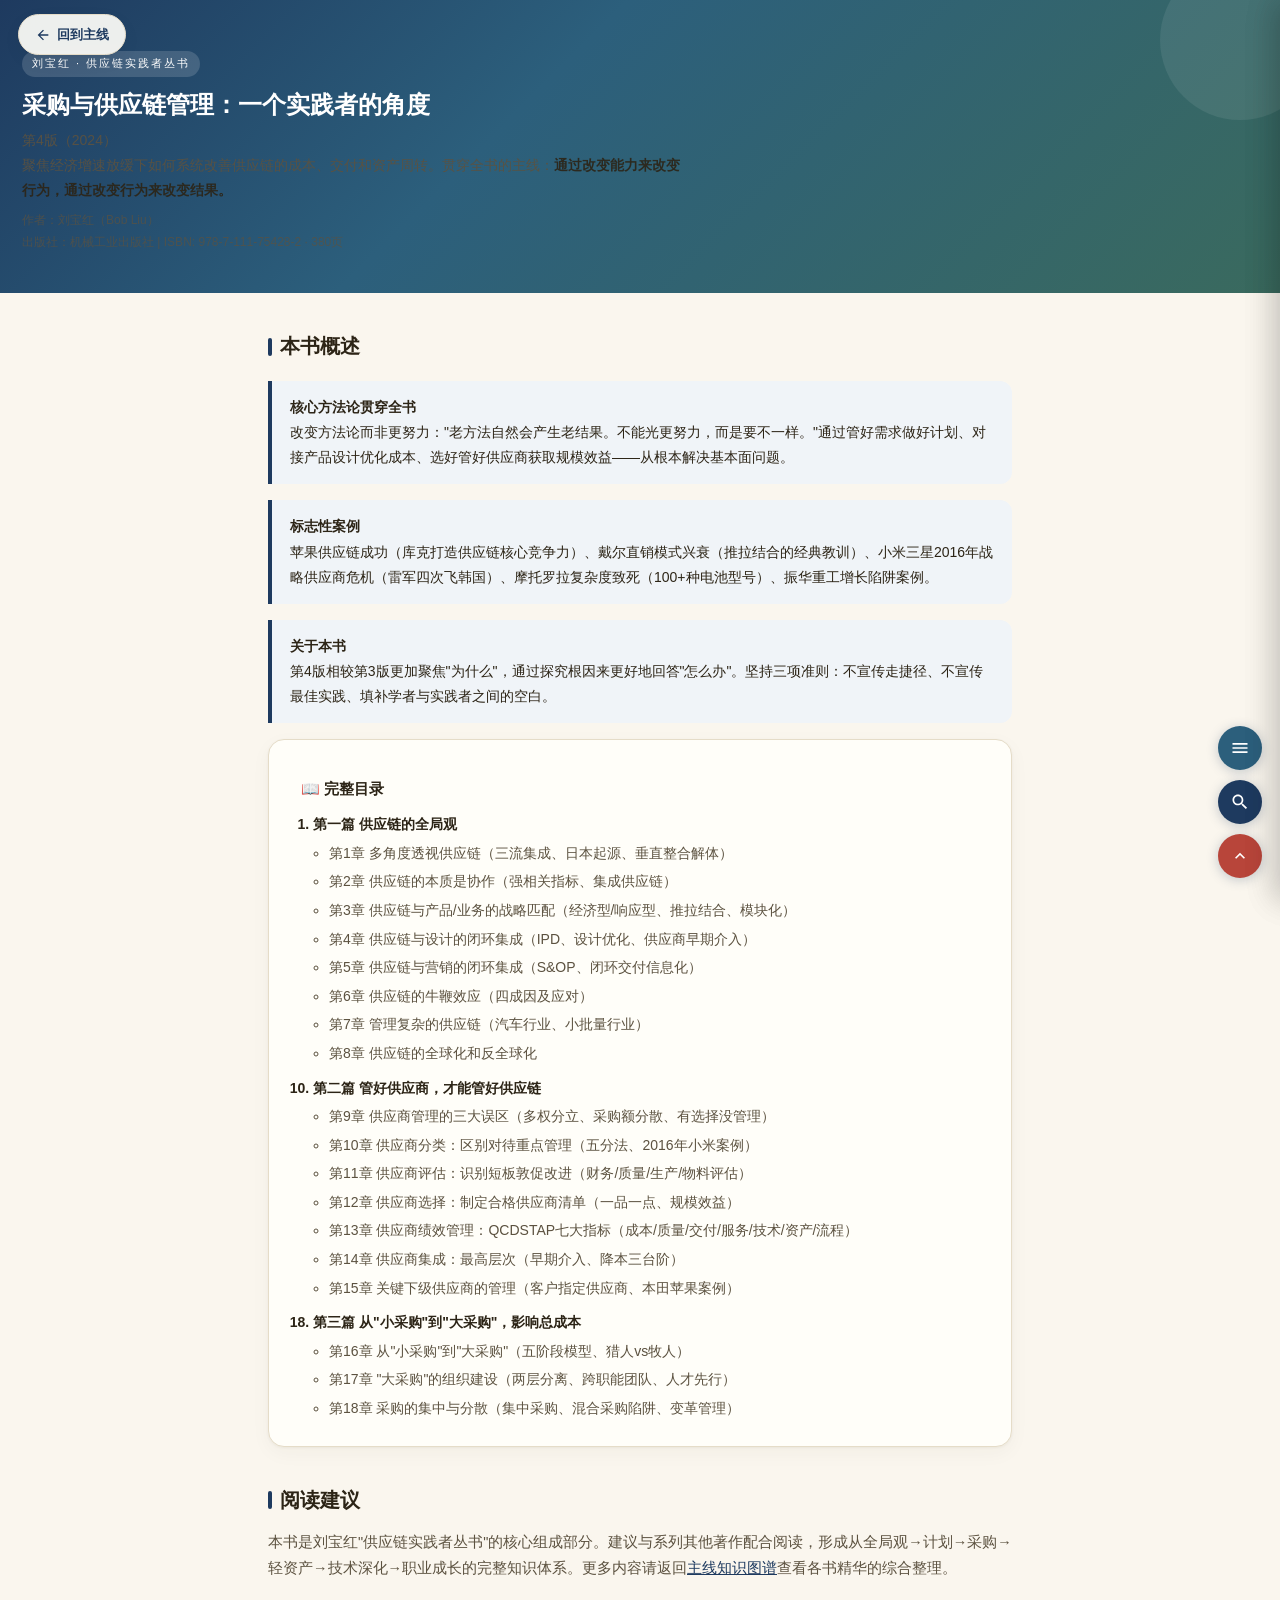
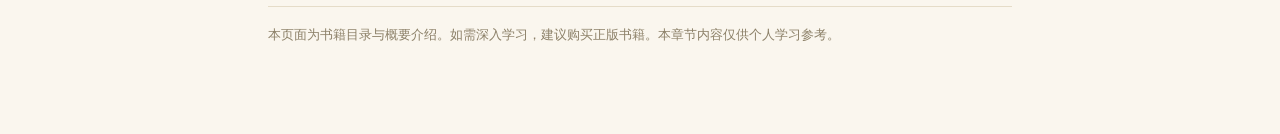
==== bk1.html @ 51a9400d "v6: 新增6本著作独立页面——每本书含完整目录+亮点摘要+回到主线按钮+右下三工具，主页面新增按单书阅读入口" ====
<!DOCTYPE html>
<html lang="zh-CN">
<head>
<meta charset="UTF-8"/>
<meta name="viewport" content="width=device-width,initial-scale=1.0,viewport-fit=cover"/>
<meta name="description" content="采购与供应链管理：一个实践者的角度 —— 刘宝红供应链管理著作"/>
<title>采购与供应链管理：一个实践者的角度 · 刘宝红</title>
<style>
/* SCM Knowledge Atlas — GTM-inspired design language */
:root{--page:#faf6ee;--card:#fffef9;--ink:#2c2416;--ink-2:#5c5240;--ink-3:#8c8068;--line:#e5dcc8;--shadow:0 1px 3px rgba(60,40,16,.05),0 6px 20px rgba(60,40,16,.04);--radius:16px;--bk1:#1e3a5f;--bk1-soft:#e8eef5;--bk1-light:#f0f4f8;--bk2:#2c5f7c;--bk2-soft:#e4eff5;--bk2-light:#eef5f9;--bk3:#b8453a;--bk3-soft:#fbebe8;--bk3-light:#fdf3f1;--amber:#b8780a;--amber-soft:#fef7e6;--tip:#4a7c59;--tip-soft:#edf5ef;--indigo:#3b4ba8;--indigo-soft:#eceefb}
*{box-sizing:border-box;margin:0;padding:0;-webkit-tap-highlight-color:transparent}
html{scroll-behavior:smooth;scroll-padding-top:56px}
body{font-family:-apple-system,BlinkMacSystemFont,"PingFang SC","Hiragino Sans GB","Microsoft YaHei",sans-serif;line-height:1.78;color:var(--ink);background:var(--page);-webkit-font-smoothing:antialiased}
#progress{position:fixed;top:0;left:0;height:3px;width:0;background:var(--bk1);z-index:60;transition:width .1s linear}
.hero{background:linear-gradient(135deg,#1e3a5f 0%,#2c5f7c 40%,#3a6a5e 100%);color:#fff;padding:54px 22px 40px;position:relative;overflow:hidden}
.hero::after{content:"";position:absolute;right:-60px;top:-60px;width:240px;height:240px;border-radius:50%;background:rgba(255,255,255,.1)}
.hero::before{content:"";position:absolute;right:70px;bottom:-90px;width:180px;height:180px;border-radius:50%;background:rgba(255,255,255,.06)}
.hero .tag{display:inline-block;font-size:12px;letter-spacing:2px;background:rgba(255,255,255,.15);padding:4px 12px;border-radius:999px;margin-bottom:16px}
.hero h1{font-size:26px;line-height:1.3;margin:0 0 12px;font-weight:800;letter-spacing:.5px}
.hero p{font-size:14.5px;opacity:.95;margin:0;max-width:660px;color:#f0f4f8;text-shadow:0 1px 2px rgba(0,0,0,.1)}
.hero .meta{margin-top:18px;font-size:13px;opacity:.9;color:#fff;position:relative;z-index:2;text-shadow:0 1px 2px rgba(0,0,0,.15)}
.hero .meta a{color:#fff;text-decoration:underline;text-decoration-color:rgba(255,255,255,.6)}
.hero .meta a:hover{text-decoration-color:#fff}
.nav{position:sticky;top:0;z-index:50;background:rgba(255,254,249,.92);backdrop-filter:blur(10px);border-bottom:1px solid var(--line)}
.nav-inner{display:flex;gap:6px;overflow-x:auto;padding:10px 14px;scrollbar-width:none;max-width:820px;margin:0 auto}
.nav-inner::-webkit-scrollbar{display:none}
.nav a{flex:0 0 auto;font-size:13px;color:var(--ink-2);text-decoration:none;padding:6px 13px;border-radius:999px;white-space:nowrap;border:1px solid transparent;transition:.2s}
.nav a:hover{background:var(--bk1-light);color:var(--bk1)}
.nav a.active{background:var(--bk1);color:#fff}
.wrap{max-width:780px;margin:0 auto;padding:0 18px 80px}
section{padding-top:40px;scroll-margin-top:56px}
.ch-head{display:flex;align-items:baseline;gap:10px;margin-bottom:20px;flex-wrap:wrap}
.ch-num{font-size:13px;font-weight:700;padding:3px 10px;border-radius:8px;flex:0 0 auto}
.ch-bk1 .ch-num{color:var(--bk1);background:var(--bk1-soft)}.ch-bk2 .ch-num{color:var(--bk2);background:var(--bk2-soft)}.ch-bk3 .ch-num{color:var(--bk3);background:var(--bk3-soft)}
.ch-head h2{font-size:21px;margin:0;color:var(--ink);font-weight:800;letter-spacing:.3px}
.ch-source{font-size:12px;color:var(--ink-3);margin-top:4px;width:100%}
.ch-head h2 .badge{display:inline-block;font-size:11px;font-weight:700;padding:2px 8px;border-radius:6px;margin-left:8px;vertical-align:middle;letter-spacing:.5px;background:var(--amber-soft);color:var(--amber)}
h3{font-size:16px;margin:28px 0 8px;color:var(--ink);font-weight:700;display:flex;align-items:center;gap:8px}
h3::before{content:"";width:4px;height:16px;border-radius:3px;display:inline-block}
.ch-bk1 h3::before{background:var(--bk1)}.ch-bk2 h3::before{background:var(--bk2)}.ch-bk3 h3::before{background:var(--bk3)}
h4{font-size:14.5px;margin:18px 0 6px;color:var(--bk1);font-weight:700}
p{margin:10px 0;font-size:15px;color:var(--ink-2)}strong{color:var(--ink)}
.card{background:var(--card);border:1px solid var(--line);border-radius:var(--radius);padding:18px 18px 10px;margin:14px 0;box-shadow:var(--shadow)}
.card h4{margin:0 0 10px}.card p{margin:8px 0}
.card ol,.card ul{margin:6px 0 14px;padding-left:20px;font-size:14.5px;color:var(--ink-2);line-height:1.8}.card li{margin:6px 0}
.quote{border-left:4px solid var(--bk1);background:var(--bk1-soft);padding:12px 16px;border-radius:0 12px 12px 0;margin:16px 0;font-size:14.5px;color:var(--ink)}
.quote strong{display:block;margin-bottom:4px;color:var(--bk1)}.quote.bk1{border-left-color:var(--bk1);background:var(--bk1-light)}
.quote.bk2{border-left-color:var(--bk2);background:var(--bk2-light)}.quote.bk2 strong{color:var(--bk2)}
.quote.bk3{border-left-color:var(--bk3);background:var(--bk3-light)}.quote.bk3 strong{color:var(--bk3)}
.quote.tip{border-left-color:var(--tip);background:var(--tip-soft)}.quote.tip strong{color:var(--tip)}
.quote.amber{border-left-color:var(--amber);background:var(--amber-soft)}.quote.amber strong{color:var(--amber)}
.jinquote{font-size:16px;font-weight:600;color:var(--ink);text-align:center;padding:20px 16px;margin:18px 0;border-top:1px solid var(--line);border-bottom:1px solid var(--line);line-height:1.8;font-style:italic}
.table-scroll{overflow-x:auto;margin:14px 0;border-radius:var(--radius);box-shadow:var(--shadow);-webkit-overflow-scrolling:touch}
table{border-collapse:collapse;width:100%;min-width:480px;background:#fff;font-size:14px}
th,td{text-align:left;padding:11px 14px;border-bottom:1px solid var(--line);vertical-align:top}
th{background:var(--bk1);color:#fff;font-weight:600;font-size:13.5px}
tr:nth-child(even){background:#fafcfc}td{color:var(--ink-2)}td strong{color:var(--ink)}
.steps{counter-reset:step;list-style:none;padding:0;margin:14px 0}
.steps li{counter-increment:step;position:relative;padding:12px 14px 12px 52px;background:var(--card);border:1px solid var(--line);border-radius:12px;margin:8px 0;box-shadow:var(--shadow);font-size:14.5px;color:var(--ink)}
.steps li::before{content:counter(step);position:absolute;left:14px;top:50%;transform:translateY(-50%);width:28px;height:28px;border-radius:50%;background:var(--bk1);color:#fff;font-weight:700;font-size:13px;display:flex;align-items:center;justify-content:center}
.steps.bk2 li::before{background:var(--bk2)}.steps.bk3 li::before{background:var(--bk3)}.steps li strong{display:block;margin-bottom:2px;color:var(--bk1)}
.concept-grid{display:grid;grid-template-columns:1fr 1fr;gap:12px;margin:14px 0}
.concept-card{background:var(--card);border:1px solid var(--line);border-radius:var(--radius);padding:16px;box-shadow:var(--shadow)}
.concept-card .cc-icon{font-size:20px;margin-bottom:6px}.concept-card h4{font-size:14px;margin:4px 0;color:var(--ink)}.concept-card p{font-size:13px;margin:4px 0;line-height:1.6}
.glossary{display:grid;grid-template-columns:1fr 1fr;gap:1px;background:var(--line);border:1px solid var(--line);border-radius:var(--radius);overflow:hidden;margin:14px 0}
.term{padding:14px 16px;background:var(--card)}.term .t{font-size:14px;font-weight:700;color:var(--bk1)}.term .d{font-size:13px;color:var(--ink-2);margin-top:4px;line-height:1.6}
#right-tools{position:fixed;right:18px;bottom:22px;z-index:40;display:flex;flex-direction:column-reverse;align-items:center;gap:10px}
.tool-btn{width:44px;height:44px;border-radius:50%;border:none;color:#fff;font-size:18px;cursor:pointer;display:flex;align-items:center;justify-content:center;box-shadow:0 2px 12px rgba(30,58,95,.25);transition:all .2s;opacity:0;pointer-events:none}
.tool-btn.show{opacity:1;pointer-events:auto}.tool-btn:hover{transform:scale(1.1)}
#btn-toc{background:var(--bk2)}#btn-toc:hover{background:#244e68}
#btn-search{background:var(--bk1)}#btn-search:hover{background:#162f4d}
#top{background:var(--bk3)}#top:hover{background:#a03a30}
.tool-btn svg{width:20px;height:20px;fill:currentColor}
.panel-overlay{position:fixed;inset:0;z-index:70;background:rgba(0,0,0,.35);opacity:0;pointer-events:none;transition:opacity .25s}
.panel-overlay.show{opacity:1;pointer-events:auto}
.panel{position:fixed;top:0;right:0;bottom:0;width:400px;max-width:90vw;z-index:71;background:var(--card);box-shadow:-6px 0 30px rgba(0,0,0,.12);transform:translateX(100%);transition:transform .3s cubic-bezier(.4,0,.2,1);display:flex;flex-direction:column}
.panel.show{transform:translateX(0)}
.panel-header{display:flex;align-items:center;justify-content:space-between;padding:18px 20px;border-bottom:1px solid var(--line);flex:0 0 auto}
.panel-header h3{margin:0;font-size:16px;color:var(--ink)}.panel-header h3::before{display:none}
.panel-close{width:32px;height:32px;border-radius:50%;border:none;background:var(--bk1-soft);color:var(--bk1);font-size:16px;cursor:pointer;display:flex;align-items:center;justify-content:center;transition:all .2s}
.panel-close:hover{background:var(--bk1);color:#fff}
.panel-body{flex:1 1 auto;overflow-y:auto;padding:8px 0;-webkit-overflow-scrolling:touch}
.toc-chapter{font-size:14px;font-weight:700;color:var(--ink);padding:14px 20px 6px 12px}.toc-chapter:first-child{padding-top:8px}
.toc-item{display:block;padding:9px 20px 9px 12px;font-size:13.5px;color:var(--ink-2);text-decoration:none;cursor:pointer;transition:all .15s;border-left:3px solid transparent;line-height:1.5}
.toc-item:hover{background:var(--bk1-light);color:var(--bk1)}.toc-item.active{background:var(--bk1-light);color:var(--bk1);border-left-color:var(--bk1);font-weight:600}.toc-item.l2{padding-left:30px;font-size:13px}
.search-box-sm{display:flex;align-items:center;gap:8px;padding:12px 20px;border-bottom:1px solid var(--line);background:var(--page);flex:0 0 auto}
.search-input{flex:1;border:1.5px solid var(--line);border-radius:10px;padding:10px 14px;font-size:14px;outline:none;background:#fff;transition:border-color .2s}
.search-input:focus{border-color:var(--bk1)}
.search-nav{display:flex;align-items:center;gap:4px;font-size:13px;color:var(--ink-2);flex:0 0 auto}
.search-nav-btn{width:30px;height:30px;border-radius:50%;border:1.5px solid var(--line);background:#fff;color:var(--ink-2);font-size:14px;cursor:pointer;display:flex;align-items:center;justify-content:center;transition:all .15s}
.search-nav-btn:hover:not(:disabled){border-color:var(--bk1);color:var(--bk1);background:var(--bk1-light)}
.search-nav-btn:disabled{opacity:.35;cursor:default}.search-count{min-width:44px;text-align:center}
.search-clear{width:28px;height:28px;border-radius:50%;border:none;background:transparent;color:var(--ink-2);font-size:14px;cursor:pointer;display:flex;align-items:center;justify-content:center}
.search-clear:hover{background:var(--bk1-soft);color:var(--bk1)}
mark.search-hit{background:#fde68a;color:var(--ink);border-radius:2px;padding:1px 2px}
mark.search-hit-current{background:var(--amber);color:#fff;border-radius:3px;padding:2px 3px}
.search-result-item{cursor:pointer!important}
#resume-wrap{position:fixed;bottom:80px;left:50%;z-index:45;transform:translateX(-50%) translateY(20px);opacity:0;pointer-events:none;transition:all .35s cubic-bezier(.4,0,.2,1);display:flex;align-items:center;gap:8px;white-space:nowrap}
#resume-wrap.show{opacity:1;pointer-events:auto;transform:translateX(-50%) translateY(0)}
#resume-badge{background:var(--bk1);color:#fff;padding:10px 18px 10px 16px;border-radius:999px;font-size:13.5px;font-weight:600;cursor:pointer;box-shadow:0 4px 16px rgba(30,58,95,.35);transition:background .2s,transform .2s,box-shadow .2s;display:flex;align-items:center;gap:7px}
#resume-badge:hover{background:#162f4d;transform:translateY(-2px);box-shadow:0 6px 20px rgba(30,58,95,.45)}
#resume-ignore{flex:0 0 auto;width:28px;height:28px;border-radius:50%;border:none;background:var(--bk1);color:#fff;font-size:12px;cursor:pointer;display:flex;align-items:center;justify-content:center;transition:all .2s;opacity:0;transform:scale(.8);box-shadow:0 2px 8px rgba(30,58,95,.25)}
#resume-wrap.show #resume-ignore{opacity:1;transform:scale(1);transition-delay:.2s}
#resume-ignore:hover{background:#162f4d;transform:scale(1.08)}
.footer{margin-top:48px;padding-top:24px;border-top:1px solid var(--line);font-size:12.5px;color:var(--ink-3);line-height:2;text-align:center}
.footer a{color:var(--bk1);text-decoration:none}.footer a:hover{text-decoration:underline}
.hidden-by-search{display:none!important}
@media(max-width:520px){.hero h1{font-size:22px}.hero p{font-size:13px}.wrap{padding:0 14px 70px}h2{font-size:19px}h3{font-size:15px}p{font-size:13.5px}.concept-grid{grid-template-columns:1fr}.glossary{grid-template-columns:1fr}.jinquote{font-size:14px}.nav-inner{padding:8px 10px}.nav a{font-size:12px;padding:5px 10px}.tool-btn{width:40px;height:40px}}


/* Back to main link */
.back-link {
  position: fixed; top: 14px; left: 18px; z-index: 55;
  display: inline-flex; align-items: center; gap: 6px;
  background: rgba(255,254,249,.92); backdrop-filter: blur(10px);
  border: 1px solid var(--line); border-radius: 999px;
  padding: 8px 16px; font-size: 13px; font-weight: 600;
  color: var(--bk1); text-decoration: none;
  box-shadow: var(--shadow); transition: all .2s;
}
.back-link:hover { background: var(--bk1); color: #fff; transform: translateX(-2px); }
.back-link svg { width: 16px; height: 16px; fill: currentColor; }

/* Book page hero */
.book-hero {
  background: linear-gradient(135deg,#1e3a5f 0%,#2c5f7c 40%,#3a6a5e 100%);
  color: #fff; padding: 48px 22px 36px; position: relative; overflow: hidden;
}
.book-hero::after { content:""; position:absolute; right:-40px; top:-40px; width:160px; height:160px; border-radius:50%; background:rgba(255,255,255,.08) }
.book-hero .tag { display:inline-block; font-size:11px; letter-spacing:2px; background:rgba(255,255,255,.15); padding:3px 10px; border-radius:999px; margin-bottom:12px }
.book-hero h1 { font-size:24px; line-height:1.3; margin:0 0 8px; font-weight:800 }
.book-hero p { font-size:14px; opacity:.9; margin:4px 0; max-width:660px }
.book-hero .edit { font-size:12px; opacity:.7; margin-top:8px }
.book-main { max-width: 780px; margin: 0 auto; padding: 0 18px 80px; }
.book-main h2 { font-size:20px; font-weight:800; color:var(--ink); margin:36px 0 12px; display:flex; align-items:center; gap:8px }
.book-main h2::before { content:""; width:4px; height:18px; background:var(--bk1); border-radius:3px; display:inline-block }
.book-main h3 { font-size:15px; font-weight:700; color:var(--ink); margin:20px 0 8px }
.book-main p { font-size:14.5px; color:var(--ink-2); margin:8px 0; line-height:1.78 }
.book-toc { background:var(--card); border:1px solid var(--line); border-radius:var(--radius); padding:16px 20px; margin:16px 0; box-shadow:var(--shadow) }
.book-toc ol { margin:8px 0; padding-left:24px; font-size:14px; color:var(--ink-2); line-height:1.9 }
.book-toc li { margin:2px 0 }
.highlight-box { background:var(--bk1-light); border-left:4px solid var(--bk1); padding:14px 18px; border-radius:0 12px 12px 0; margin:16px 0; font-size:14px; color:var(--ink); line-height:1.8 }

</style>
</head>
<body>
<div id="progress"></div>


<a href="index.html" class="back-link">
  <svg viewBox="0 0 24 24"><path d="M20 11H7.83l5.59-5.59L12 4l-8 8 8 8 1.41-1.41L7.83 13H20v-2z"/></svg>
  回到主线
</a>


<header class="book-hero">
  <div class="tag">刘宝红 · 供应链实践者丛书</div>
  <h1>采购与供应链管理：一个实践者的角度</h1>
  <p>第4版（2024）<br>聚焦经济增速放缓下如何系统改善供应链的成本、交付和资产周转。贯穿全书的主线：<strong>通过改变能力来改变行为，通过改变行为来改变结果。</strong></p>
  <p class="edit">作者：刘宝红（Bob Liu）<br>出版社：机械工业出版社 | ISBN: 978-7-111-75428-2 · 380页</p>
</header>

<div class="book-main">
  <h2>本书概述</h2>
  <div class="highlight-box"><strong>核心方法论贯穿全书</strong><br>改变方法论而非更努力："老方法自然会产生老结果。不能光更努力，而是要不一样。"通过管好需求做好计划、对接产品设计优化成本、选好管好供应商获取规模效益——从根本解决基本面问题。</div><div class="highlight-box"><strong>标志性案例</strong><br>苹果供应链成功（库克打造供应链核心竞争力）、戴尔直销模式兴衰（推拉结合的经典教训）、小米三星2016年战略供应商危机（雷军四次飞韩国）、摩托罗拉复杂度致死（100+种电池型号）、振华重工增长陷阱案例。</div><div class="highlight-box"><strong>关于本书</strong><br>第4版相较第3版更加聚焦"为什么"，通过探究根因来更好地回答"怎么办"。坚持三项准则：不宣传走捷径、不宣传最佳实践、填补学者与实践者之间的空白。</div>
  
  <div class="book-toc"><h3>📖 完整目录</h3><ol><li style="font-weight:600;color:var(--ink);margin-top:8px">第一篇 供应链的全局观</li><li style="margin-left:16px;list-style-type:circle">第1章 多角度透视供应链（三流集成、日本起源、垂直整合解体）</li><li style="margin-left:16px;list-style-type:circle">第2章 供应链的本质是协作（强相关指标、集成供应链）</li><li style="margin-left:16px;list-style-type:circle">第3章 供应链与产品/业务的战略匹配（经济型/响应型、推拉结合、模块化）</li><li style="margin-left:16px;list-style-type:circle">第4章 供应链与设计的闭环集成（IPD、设计优化、供应商早期介入）</li><li style="margin-left:16px;list-style-type:circle">第5章 供应链与营销的闭环集成（S&OP、闭环交付信息化）</li><li style="margin-left:16px;list-style-type:circle">第6章 供应链的牛鞭效应（四成因及应对）</li><li style="margin-left:16px;list-style-type:circle">第7章 管理复杂的供应链（汽车行业、小批量行业）</li><li style="margin-left:16px;list-style-type:circle">第8章 供应链的全球化和反全球化</li><li style="font-weight:600;color:var(--ink);margin-top:8px">第二篇 管好供应商，才能管好供应链</li><li style="margin-left:16px;list-style-type:circle">第9章 供应商管理的三大误区（多权分立、采购额分散、有选择没管理）</li><li style="margin-left:16px;list-style-type:circle">第10章 供应商分类：区别对待重点管理（五分法、2016年小米案例）</li><li style="margin-left:16px;list-style-type:circle">第11章 供应商评估：识别短板敦促改进（财务/质量/生产/物料评估）</li><li style="margin-left:16px;list-style-type:circle">第12章 供应商选择：制定合格供应商清单（一品一点、规模效益）</li><li style="margin-left:16px;list-style-type:circle">第13章 供应商绩效管理：QCDSTAP七大指标（成本/质量/交付/服务/技术/资产/流程）</li><li style="margin-left:16px;list-style-type:circle">第14章 供应商集成：最高层次（早期介入、降本三台阶）</li><li style="margin-left:16px;list-style-type:circle">第15章 关键下级供应商的管理（客户指定供应商、本田苹果案例）</li><li style="font-weight:600;color:var(--ink);margin-top:8px">第三篇 从"小采购"到"大采购"，影响总成本</li><li style="margin-left:16px;list-style-type:circle">第16章 从"小采购"到"大采购"（五阶段模型、猎人vs牧人）</li><li style="margin-left:16px;list-style-type:circle">第17章 "大采购"的组织建设（两层分离、跨职能团队、人才先行）</li><li style="margin-left:16px;list-style-type:circle">第18章 采购的集中与分散（集中采购、混合采购陷阱、变革管理）</li></ol></div>
  
  <h2>阅读建议</h2>
  <p>本书是刘宝红"供应链实践者丛书"的核心组成部分。建议与系列其他著作配合阅读，形成从全局观→计划→采购→轻资产→技术深化→职业成长的完整知识体系。更多内容请返回<a href="index.html" style="color:var(--bk1)">主线知识图谱</a>查看各书精华的综合整理。</p>
  
  <p style="margin-top:24px;padding-top:16px;border-top:1px solid var(--line);font-size:13px;color:var(--ink-3)">
    本页面为书籍目录与概要介绍。如需深入学习，建议购买正版书籍。本章节内容仅供个人学习参考。
  </p>
</div>


<div id="right-tools">
  <button id="top" class="tool-btn show" title="回到顶部">
    <svg viewBox="0 0 24 24"><path d="M7.41 15.41L12 10.83l4.59 4.58L18 14l-6-6-6 6z"/></svg>
  </button>
  <button id="btn-search" class="tool-btn show" title="搜索 (Ctrl+K)">
    <svg viewBox="0 0 24 24"><path d="M15.5 14h-.79l-.28-.27C15.41 12.59 16 11.11 16 9.5 16 5.91 13.09 3 9.5 3S3 5.91 3 9.5 5.91 16 9.5 16c1.61 0 3.09-.59 4.23-1.57l.27.28v.79l5 4.99L20.49 19l-4.99-5zm-6 0C7.01 14 5 11.99 5 9.5S7.01 5 9.5 5 14 7.01 14 9.5 11.99 14 9.5 14z"/></svg>
  </button>
  <button id="btn-toc" class="tool-btn show" title="目录">
    <svg viewBox="0 0 24 24"><path d="M3 18h18v-2H3v2zm0-5h18v-2H3v2zm0-7v2h18V6H3z"/></svg>
  </button>
</div>


<div class="panel-overlay" id="toc-overlay"></div>
<div class="panel" id="toc-panel">
  <div class="panel-header"><h3>📑 本书目录</h3><button class="panel-close" id="toc-close">✕</button></div>
  <div class="panel-body"><div id="toc-list"></div></div>
</div>
<div class="panel-overlay" id="search-overlay"></div>
<div class="panel" id="search-panel">
  <div class="panel-header"><h3>🔍 内容查找</h3><button class="panel-close" id="search-close">✕</button></div>
  <div class="search-box-sm">
    <input type="text" class="search-input" id="search-input" placeholder="搜索本书内容...">
    <div class="search-nav">
      <button class="search-nav-btn" id="search-prev" disabled>▲</button>
      <span class="search-count" id="search-count">0/0</span>
      <button class="search-nav-btn" id="search-next" disabled>▼</button>
    </div>
    <button class="search-clear" id="search-clear">✕</button>
  </div>
  <div class="panel-body" id="search-results"></div>
</div>


<script>
(function(){var b=document.getElementById('progress');window.addEventListener('scroll',function(){var s=window.scrollY||document.documentElement.scrollTop,d=document.documentElement.scrollHeight-window.innerHeight;b.style.width=d?(s/d*100)+'%':'0%'});})();
(function(){var B=document.querySelectorAll('.tool-btn');window.addEventListener('scroll',function(){var s=window.scrollY||document.documentElement.scrollTop;B.forEach(function(b){b.classList.toggle('show',s>200);});});})();
(function(){document.getElementById('top').addEventListener('click',function(){window.scrollTo({top:0,behavior:'smooth'});});})();
(function(){var o=document.getElementById('toc-overlay'),pn=document.getElementById('toc-panel'),pc=document.getElementById('toc-close');function close(){o.classList.remove('show');pn.classList.remove('show');}pc.addEventListener('click',close);o.addEventListener('click',close);document.getElementById('btn-toc').addEventListener('click',function(){o.classList.add('show');pn.classList.add('show');});})();
(function(){var o=document.getElementById('search-overlay'),pn=document.getElementById('search-panel'),pc=document.getElementById('search-close'),inp=document.getElementById('search-input'),pr=document.getElementById('search-prev'),nx=document.getElementById('search-next'),cnt=document.getElementById('search-count'),clr=document.getElementById('search-clear'),res=document.getElementById('search-results');var hits=[],ci=-1,marks=[];function close(){o.classList.remove('show');pn.classList.remove('show');clearM();inp.value='';res.innerHTML='';hits=[];ci=-1;updN();}pc.addEventListener('click',close);o.addEventListener('click',close);document.getElementById('btn-search').addEventListener('click',function(){o.classList.add('show');pn.classList.add('show');setTimeout(function(){inp.focus();},300);});function clearM(){marks.forEach(function(m){var p=m.parentNode;if(p){p.replaceChild(document.createTextNode(m.textContent),m);p.normalize();}});marks=[];}function doSearch(q){clearM();hits=[];ci=-1;marks=[];if(!q||q.trim().length<2){res.innerHTML=q?'<p style=padding:20px;color:var(--ink-2);font-size:14px>请输入至少2个字符</p>':'';updN();return;}var ql=q.trim().toLowerCase(),body=document.querySelector('.book-main');if(!body){updN();return;}var w=document.createTreeWalker(body,NodeFilter.SHOW_TEXT,null,false),tns=[];while(w.nextNode()){var n=w.currentNode;if(n.parentElement&&!['SCRIPT','STYLE','NOSCRIPT','SVG'].includes(n.parentElement.tagName)&&!n.parentElement.closest('#search-panel')){tns.push(n);}}tns.forEach(function(node){var t=node.textContent.toLowerCase(),i=t.indexOf(ql);if(i!==-1){var ctx=node.textContent.substring(Math.max(0,i-30),i+ql.length+30);hits.push({node:node,ctx:ctx,idx:i});}});hits.forEach(function(hit){var node=hit.node,t=node.textContent,ql2=ql.length,si=t.toLowerCase().indexOf(ql);if(si!==-1){var be=t.substring(0,si),ma=t.substring(si,si+ql2),af=t.substring(si+ql2),mk=document.createElement('mark');mk.className='search-hit';mk.textContent=ma;var p=node.parentNode;p.replaceChild(document.createTextNode(af),node);p.insertBefore(mk,p.childNodes[p.childNodes.length-1]);p.insertBefore(document.createTextNode(be),mk);marks.push(mk);hit.mark=mk;}});if(hits.length===0){res.innerHTML='<p style=padding:20px;color:var(--ink-2);font-size:14px>未找到匹配结果</p>';}else{var html='<div style=padding:8px>';hits.forEach(function(hit,i){html+='<div class="toc-item search-result-item" data-i='+i+' style=font-size:13px;padding:10px 20px;border-bottom:1px solid var(--line)>';html+='<div style=color:var(--ink-2);font-size:12.5px;line-height:1.5>...'+esc(hit.ctx)+'...</div></div>';});html+='</div>';res.innerHTML=html;res.querySelectorAll('.search-result-item').forEach(function(item){item.addEventListener('click',function(){navTo(parseInt(this.getAttribute('data-i')));});});}updN();}function esc(s){var d=document.createElement('div');d.textContent=s;return d.innerHTML;}function navTo(idx){if(idx<0||idx>=hits.length)return;if(ci>=0&&ci<hits.length&&hits[ci].mark)hits[ci].mark.classList.remove('search-hit-current');ci=idx;var hit=hits[ci];if(hit.mark){hit.mark.classList.add('search-hit-current');hit.mark.scrollIntoView({behavior:'smooth',block:'center'});}updN();}function updN(){var t=hits.length,c=ci>=0?ci+1:0;cnt.textContent=t>0?c+'/'+t:'0/0';pr.disabled=t===0||ci<=0;nx.disabled=t===0||ci>=t-1;}var st;inp.addEventListener('input',function(){clearTimeout(st);st=setTimeout(function(){doSearch(inp.value);},300);});inp.addEventListener('keydown',function(e){if(e.key==='Enter'){e.preventDefault();if(hits.length>0)navTo(ci<0?0:ci);}});pr.addEventListener('click',function(){if(ci>0)navTo(ci-1);});nx.addEventListener('click',function(){if(ci<hits.length-1)navTo(ci+1);});clr.addEventListener('click',function(){inp.value='';doSearch('');inp.focus();});document.addEventListener('keydown',function(e){if((e.ctrlKey||e.metaKey)&&e.key==='k'){e.preventDefault();document.getElementById('btn-search').click();}});})();
</script>
</body>
</html>
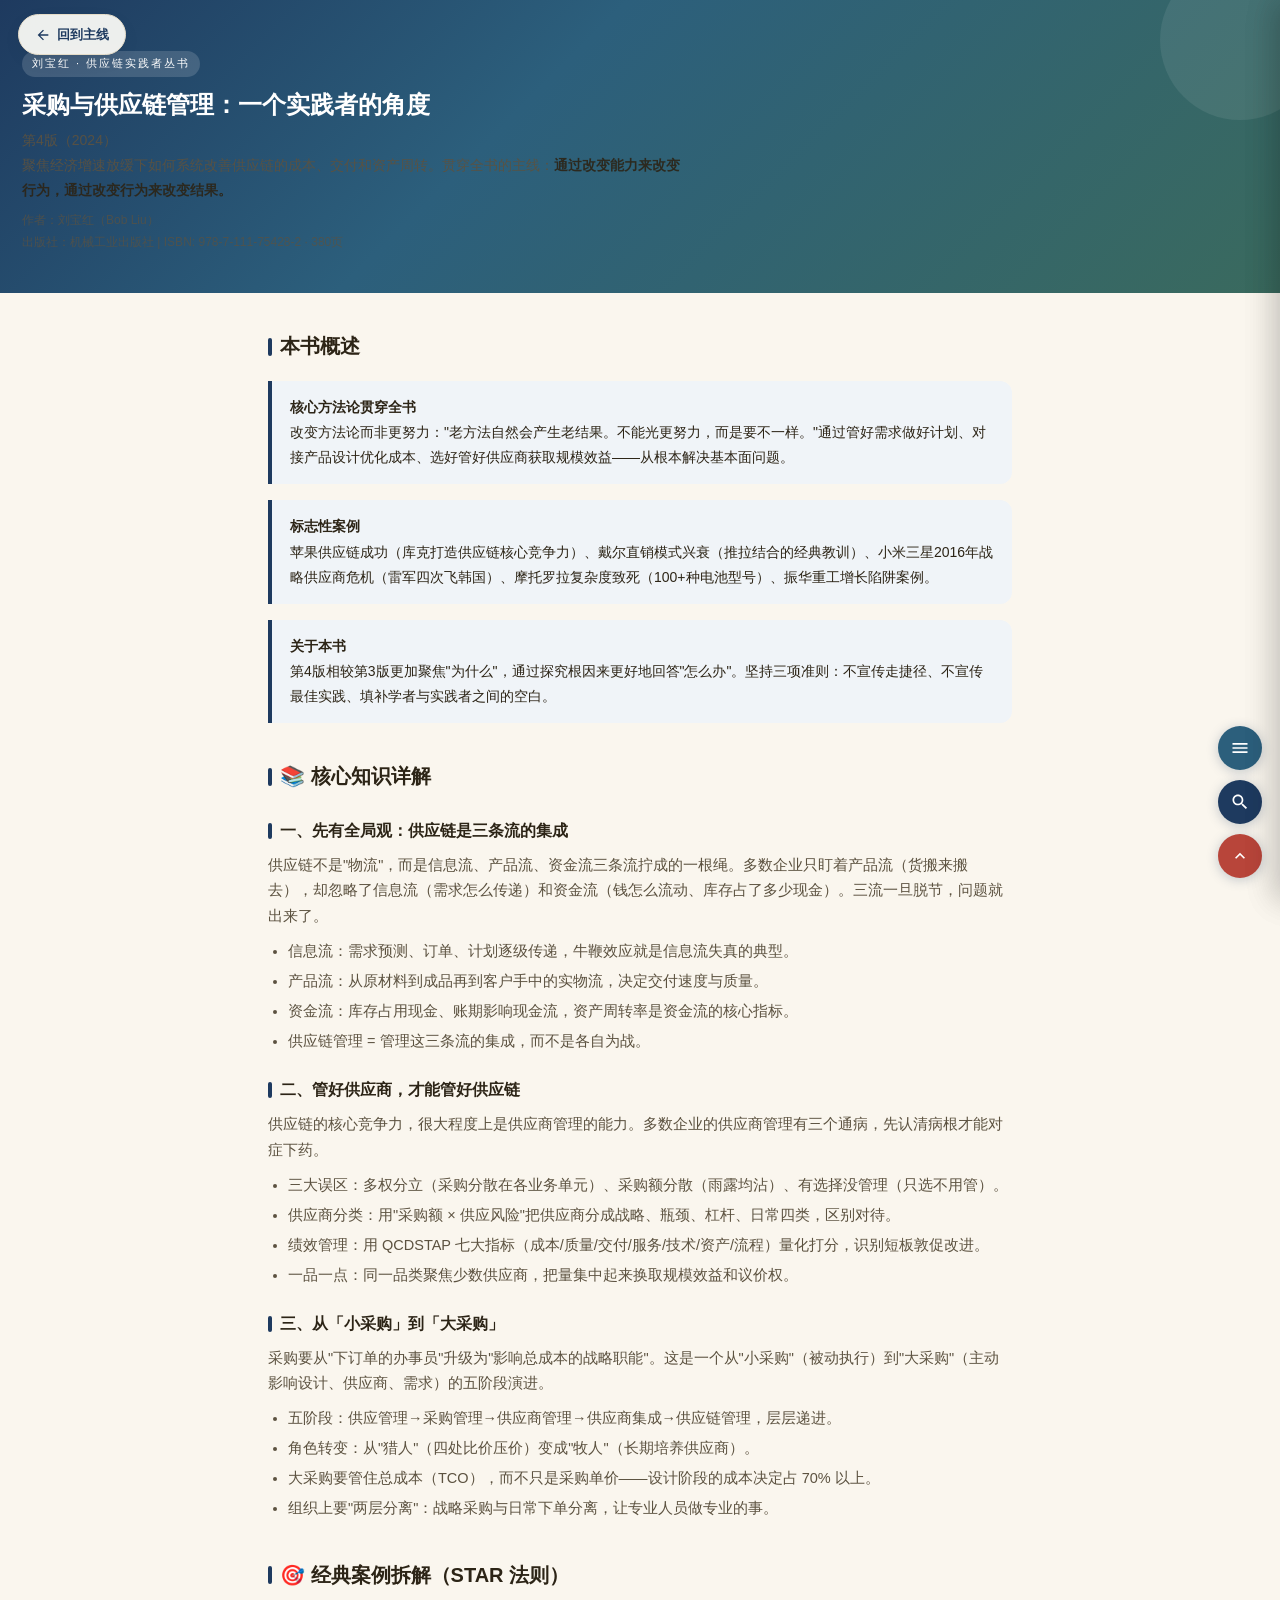
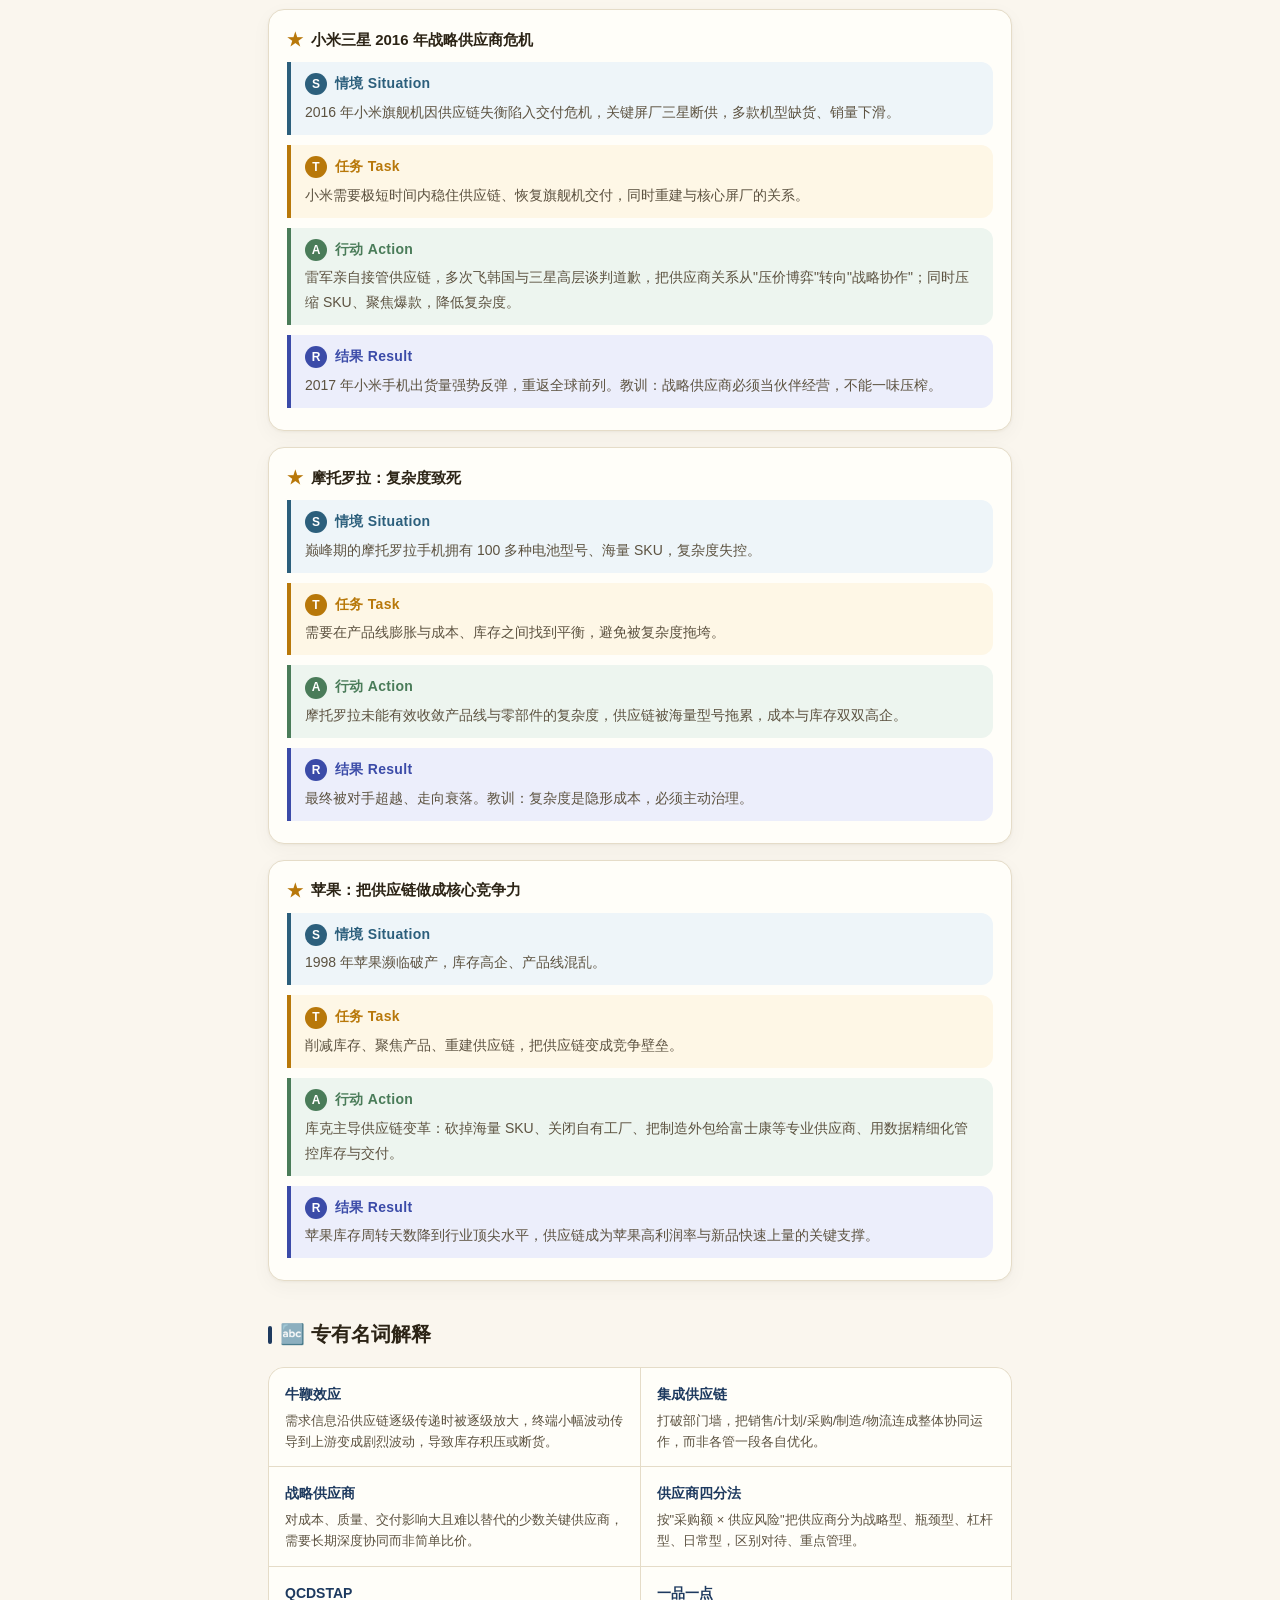
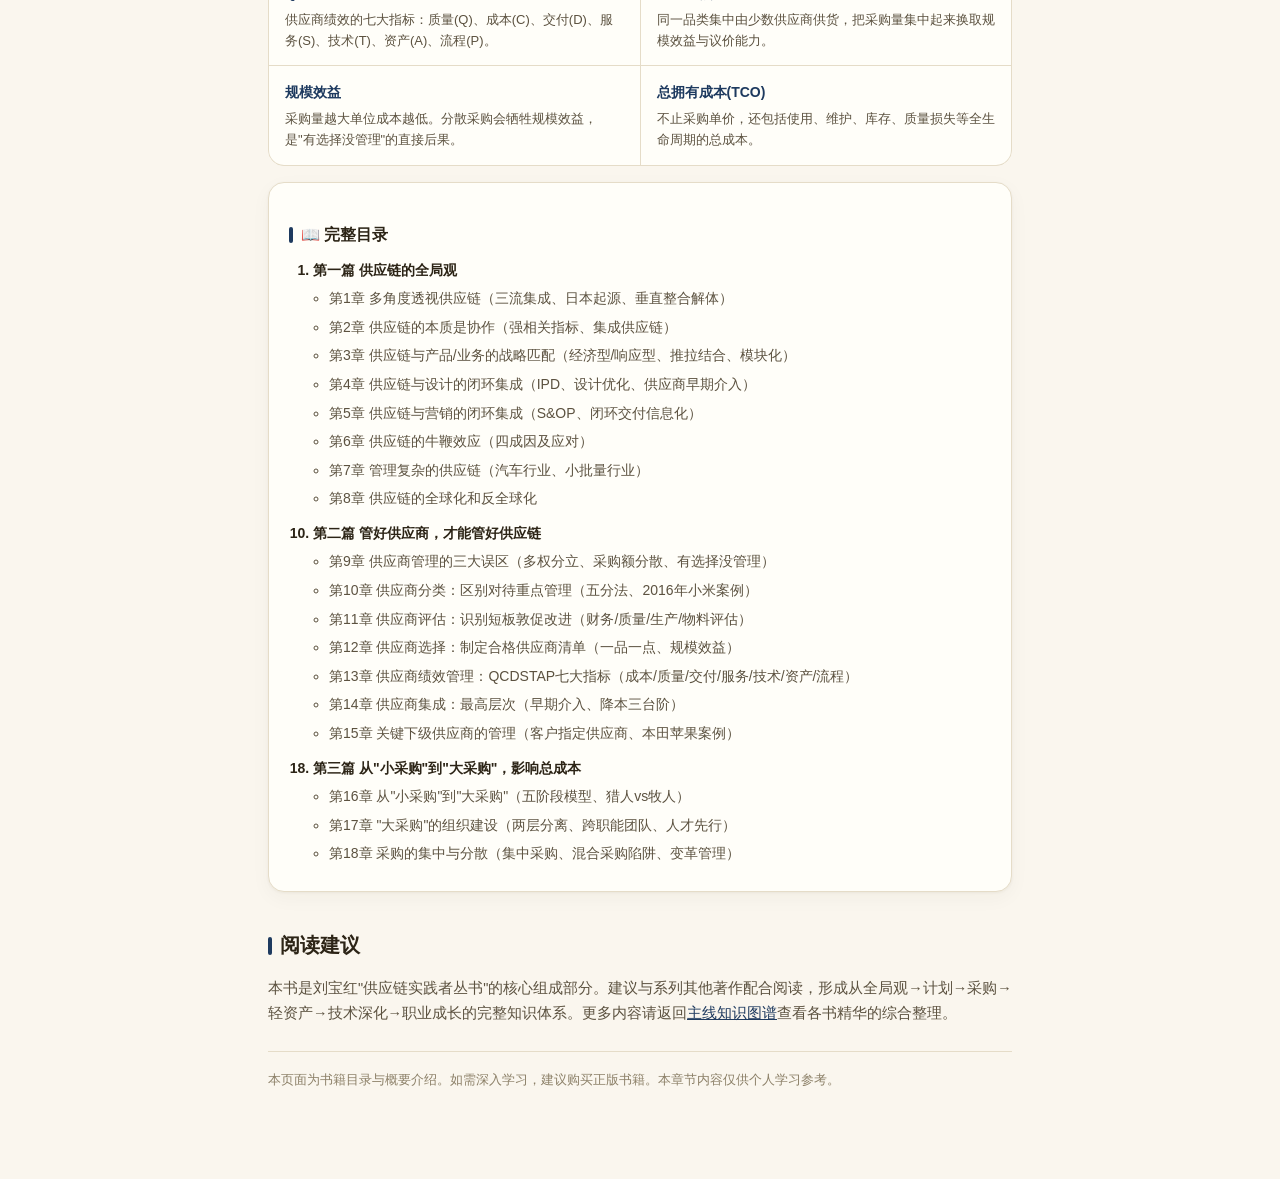
==== commit 2c0be2c7: "feat: 单书页新增核心知识详解/专有名词解释/STAR法则案例三块内容 - _build_books.py 新增 knowledge/concepts/star_cases 渲染函数 + star" ====
--- a/bk1.html
+++ b/bk1.html
@@ -141,6 +141,36 @@
 .book-toc li { margin:2px 0 }
 .highlight-box { background:var(--bk1-light); border-left:4px solid var(--bk1); padding:14px 18px; border-radius:0 12px 12px 0; margin:16px 0; font-size:14px; color:var(--ink); line-height:1.8 }
 
+/* 核心知识详解 */
+.knowledge-block { margin:0 0 8px }
+.book-main h3 { font-size:15.5px; font-weight:700; color:var(--ink); margin:22px 0 6px; display:flex; align-items:center; gap:8px }
+.book-main h3::before { content:""; width:4px; height:16px; background:var(--bk1); border-radius:3px; display:inline-block }
+.knowledge-block h4 { font-size:14px; font-weight:700; color:var(--bk1); margin:14px 0 4px }
+.knowledge-block ul { margin:6px 0 10px; padding-left:20px; font-size:14.5px; color:var(--ink-2); line-height:1.8 }
+.knowledge-block li { margin:4px 0 }
+.knowledge-block li strong { color:var(--ink) }
+
+/* STAR 法则案例 */
+.star-case { background:var(--card); border:1px solid var(--line); border-radius:var(--radius); padding:18px 18px 12px; margin:16px 0; box-shadow:var(--shadow) }
+.star-case .sc-name { font-size:15px; font-weight:800; color:var(--ink); margin:0 0 10px; display:flex; align-items:center; gap:8px; line-height:1.5 }
+.star-case .sc-name::before { content:"★"; color:var(--amber); font-size:16px }
+.star-step { border-left:4px solid; padding:10px 14px; margin:10px 0; border-radius:0 12px 12px 0; font-size:14px; line-height:1.7; color:var(--ink-2) }
+.star-step .sl { display:inline-flex; align-items:center; justify-content:center; width:22px; height:22px; border-radius:50%; color:#fff; font-size:12px; font-weight:800; margin-right:8px; vertical-align:middle }
+.star-step b { color:var(--ink); font-weight:700; letter-spacing:.3px }
+.star-step p { margin:4px 0 0; font-size:14px; color:var(--ink-2) }
+.star-step.s { border-color:var(--bk2); background:var(--bk2-light) }
+.star-step.s .sl { background:var(--bk2) }
+.star-step.s b { color:var(--bk2) }
+.star-step.t { border-color:var(--amber); background:var(--amber-soft) }
+.star-step.t .sl { background:var(--amber) }
+.star-step.t b { color:var(--amber) }
+.star-step.a { border-color:var(--tip); background:var(--tip-soft) }
+.star-step.a .sl { background:var(--tip) }
+.star-step.a b { color:var(--tip) }
+.star-step.r { border-color:var(--indigo); background:var(--indigo-soft) }
+.star-step.r .sl { background:var(--indigo) }
+.star-step.r b { color:var(--indigo) }
+
 </style>
 </head>
 <body>
@@ -163,6 +193,13 @@
 <div class="book-main">
   <h2>本书概述</h2>
   <div class="highlight-box"><strong>核心方法论贯穿全书</strong><br>改变方法论而非更努力："老方法自然会产生老结果。不能光更努力，而是要不一样。"通过管好需求做好计划、对接产品设计优化成本、选好管好供应商获取规模效益——从根本解决基本面问题。</div><div class="highlight-box"><strong>标志性案例</strong><br>苹果供应链成功（库克打造供应链核心竞争力）、戴尔直销模式兴衰（推拉结合的经典教训）、小米三星2016年战略供应商危机（雷军四次飞韩国）、摩托罗拉复杂度致死（100+种电池型号）、振华重工增长陷阱案例。</div><div class="highlight-box"><strong>关于本书</strong><br>第4版相较第3版更加聚焦"为什么"，通过探究根因来更好地回答"怎么办"。坚持三项准则：不宣传走捷径、不宣传最佳实践、填补学者与实践者之间的空白。</div>
+  
+  <h2>📚 核心知识详解</h2><div class="knowledge-block"><h3>一、先有全局观：供应链是三条流的集成</h3><p>供应链不是"物流"，而是信息流、产品流、资金流三条流拧成的一根绳。多数企业只盯着产品流（货搬来搬去），却忽略了信息流（需求怎么传递）和资金流（钱怎么流动、库存占了多少现金）。三流一旦脱节，问题就出来了。</p><ul><li>信息流：需求预测、订单、计划逐级传递，牛鞭效应就是信息流失真的典型。</li><li>产品流：从原材料到成品再到客户手中的实物流，决定交付速度与质量。</li><li>资金流：库存占用现金、账期影响现金流，资产周转率是资金流的核心指标。</li><li>供应链管理 = 管理这三条流的集成，而不是各自为战。</li></ul></div><div class="knowledge-block"><h3>二、管好供应商，才能管好供应链</h3><p>供应链的核心竞争力，很大程度上是供应商管理的能力。多数企业的供应商管理有三个通病，先认清病根才能对症下药。</p><ul><li>三大误区：多权分立（采购分散在各业务单元）、采购额分散（雨露均沾）、有选择没管理（只选不用管）。</li><li>供应商分类：用"采购额 × 供应风险"把供应商分成战略、瓶颈、杠杆、日常四类，区别对待。</li><li>绩效管理：用 QCDSTAP 七大指标（成本/质量/交付/服务/技术/资产/流程）量化打分，识别短板敦促改进。</li><li>一品一点：同一品类聚焦少数供应商，把量集中起来换取规模效益和议价权。</li></ul></div><div class="knowledge-block"><h3>三、从「小采购」到「大采购」</h3><p>采购要从"下订单的办事员"升级为"影响总成本的战略职能"。这是一个从"小采购"（被动执行）到"大采购"（主动影响设计、供应商、需求）的五阶段演进。</p><ul><li>五阶段：供应管理→采购管理→供应商管理→供应商集成→供应链管理，层层递进。</li><li>角色转变：从"猎人"（四处比价压价）变成"牧人"（长期培养供应商）。</li><li>大采购要管住总成本（TCO），而不只是采购单价——设计阶段的成本决定占 70% 以上。</li><li>组织上要"两层分离"：战略采购与日常下单分离，让专业人员做专业的事。</li></ul></div>
+  
+  <h2>🎯 经典案例拆解（STAR 法则）</h2><div class="star-case"><div class="sc-name">小米三星 2016 年战略供应商危机</div><div class="star-step s"><span class="sl">S</span><b>情境 Situation</b><p>2016 年小米旗舰机因供应链失衡陷入交付危机，关键屏厂三星断供，多款机型缺货、销量下滑。</p></div><div class="star-step t"><span class="sl">T</span><b>任务 Task</b><p>小米需要极短时间内稳住供应链、恢复旗舰机交付，同时重建与核心屏厂的关系。</p></div><div class="star-step a"><span class="sl">A</span><b>行动 Action</b><p>雷军亲自接管供应链，多次飞韩国与三星高层谈判道歉，把供应商关系从"压价博弈"转向"战略协作"；同时压缩 SKU、聚焦爆款，降低复杂度。</p></div><div class="star-step r"><span class="sl">R</span><b>结果 Result</b><p>2017 年小米手机出货量强势反弹，重返全球前列。教训：战略供应商必须当伙伴经营，不能一味压榨。</p></div></div><div class="star-case"><div class="sc-name">摩托罗拉：复杂度致死</div><div class="star-step s"><span class="sl">S</span><b>情境 Situation</b><p>巅峰期的摩托罗拉手机拥有 100 多种电池型号、海量 SKU，复杂度失控。</p></div><div class="star-step t"><span class="sl">T</span><b>任务 Task</b><p>需要在产品线膨胀与成本、库存之间找到平衡，避免被复杂度拖垮。</p></div><div class="star-step a"><span class="sl">A</span><b>行动 Action</b><p>摩托罗拉未能有效收敛产品线与零部件的复杂度，供应链被海量型号拖累，成本与库存双双高企。</p></div><div class="star-step r"><span class="sl">R</span><b>结果 Result</b><p>最终被对手超越、走向衰落。教训：复杂度是隐形成本，必须主动治理。</p></div></div><div class="star-case"><div class="sc-name">苹果：把供应链做成核心竞争力</div><div class="star-step s"><span class="sl">S</span><b>情境 Situation</b><p>1998 年苹果濒临破产，库存高企、产品线混乱。</p></div><div class="star-step t"><span class="sl">T</span><b>任务 Task</b><p>削减库存、聚焦产品、重建供应链，把供应链变成竞争壁垒。</p></div><div class="star-step a"><span class="sl">A</span><b>行动 Action</b><p>库克主导供应链变革：砍掉海量 SKU、关闭自有工厂、把制造外包给富士康等专业供应商、用数据精细化管控库存与交付。</p></div><div class="star-step r"><span class="sl">R</span><b>结果 Result</b><p>苹果库存周转天数降到行业顶尖水平，供应链成为苹果高利润率与新品快速上量的关键支撑。</p></div></div>
+  
+  <h2>🔤 专有名词解释</h2>
+<div class="glossary"><div class="term"><div class="t">牛鞭效应</div><div class="d">需求信息沿供应链逐级传递时被逐级放大，终端小幅波动传导到上游变成剧烈波动，导致库存积压或断货。</div></div><div class="term"><div class="t">集成供应链</div><div class="d">打破部门墙，把销售/计划/采购/制造/物流连成整体协同运作，而非各管一段各自优化。</div></div><div class="term"><div class="t">战略供应商</div><div class="d">对成本、质量、交付影响大且难以替代的少数关键供应商，需要长期深度协同而非简单比价。</div></div><div class="term"><div class="t">供应商四分法</div><div class="d">按"采购额 × 供应风险"把供应商分为战略型、瓶颈型、杠杆型、日常型，区别对待、重点管理。</div></div><div class="term"><div class="t">QCDSTAP</div><div class="d">供应商绩效的七大指标：质量(Q)、成本(C)、交付(D)、服务(S)、技术(T)、资产(A)、流程(P)。</div></div><div class="term"><div class="t">一品一点</div><div class="d">同一品类集中由少数供应商供货，把采购量集中起来换取规模效益与议价能力。</div></div><div class="term"><div class="t">规模效益</div><div class="d">采购量越大单位成本越低。分散采购会牺牲规模效益，是"有选择没管理"的直接后果。</div></div><div class="term"><div class="t">总拥有成本(TCO)</div><div class="d">不止采购单价，还包括使用、维护、库存、质量损失等全生命周期的总成本。</div></div></div>
   
   <div class="book-toc"><h3>📖 完整目录</h3><ol><li style="font-weight:600;color:var(--ink);margin-top:8px">第一篇 供应链的全局观</li><li style="margin-left:16px;list-style-type:circle">第1章 多角度透视供应链（三流集成、日本起源、垂直整合解体）</li><li style="margin-left:16px;list-style-type:circle">第2章 供应链的本质是协作（强相关指标、集成供应链）</li><li style="margin-left:16px;list-style-type:circle">第3章 供应链与产品/业务的战略匹配（经济型/响应型、推拉结合、模块化）</li><li style="margin-left:16px;list-style-type:circle">第4章 供应链与设计的闭环集成（IPD、设计优化、供应商早期介入）</li><li style="margin-left:16px;list-style-type:circle">第5章 供应链与营销的闭环集成（S&OP、闭环交付信息化）</li><li style="margin-left:16px;list-style-type:circle">第6章 供应链的牛鞭效应（四成因及应对）</li><li style="margin-left:16px;list-style-type:circle">第7章 管理复杂的供应链（汽车行业、小批量行业）</li><li style="margin-left:16px;list-style-type:circle">第8章 供应链的全球化和反全球化</li><li style="font-weight:600;color:var(--ink);margin-top:8px">第二篇 管好供应商，才能管好供应链</li><li style="margin-left:16px;list-style-type:circle">第9章 供应商管理的三大误区（多权分立、采购额分散、有选择没管理）</li><li style="margin-left:16px;list-style-type:circle">第10章 供应商分类：区别对待重点管理（五分法、2016年小米案例）</li><li style="margin-left:16px;list-style-type:circle">第11章 供应商评估：识别短板敦促改进（财务/质量/生产/物料评估）</li><li style="margin-left:16px;list-style-type:circle">第12章 供应商选择：制定合格供应商清单（一品一点、规模效益）</li><li style="margin-left:16px;list-style-type:circle">第13章 供应商绩效管理：QCDSTAP七大指标（成本/质量/交付/服务/技术/资产/流程）</li><li style="margin-left:16px;list-style-type:circle">第14章 供应商集成：最高层次（早期介入、降本三台阶）</li><li style="margin-left:16px;list-style-type:circle">第15章 关键下级供应商的管理（客户指定供应商、本田苹果案例）</li><li style="font-weight:600;color:var(--ink);margin-top:8px">第三篇 从"小采购"到"大采购"，影响总成本</li><li style="margin-left:16px;list-style-type:circle">第16章 从"小采购"到"大采购"（五阶段模型、猎人vs牧人）</li><li style="margin-left:16px;list-style-type:circle">第17章 "大采购"的组织建设（两层分离、跨职能团队、人才先行）</li><li style="margin-left:16px;list-style-type:circle">第18章 采购的集中与分散（集中采购、混合采购陷阱、变革管理）</li></ol></div>
   
